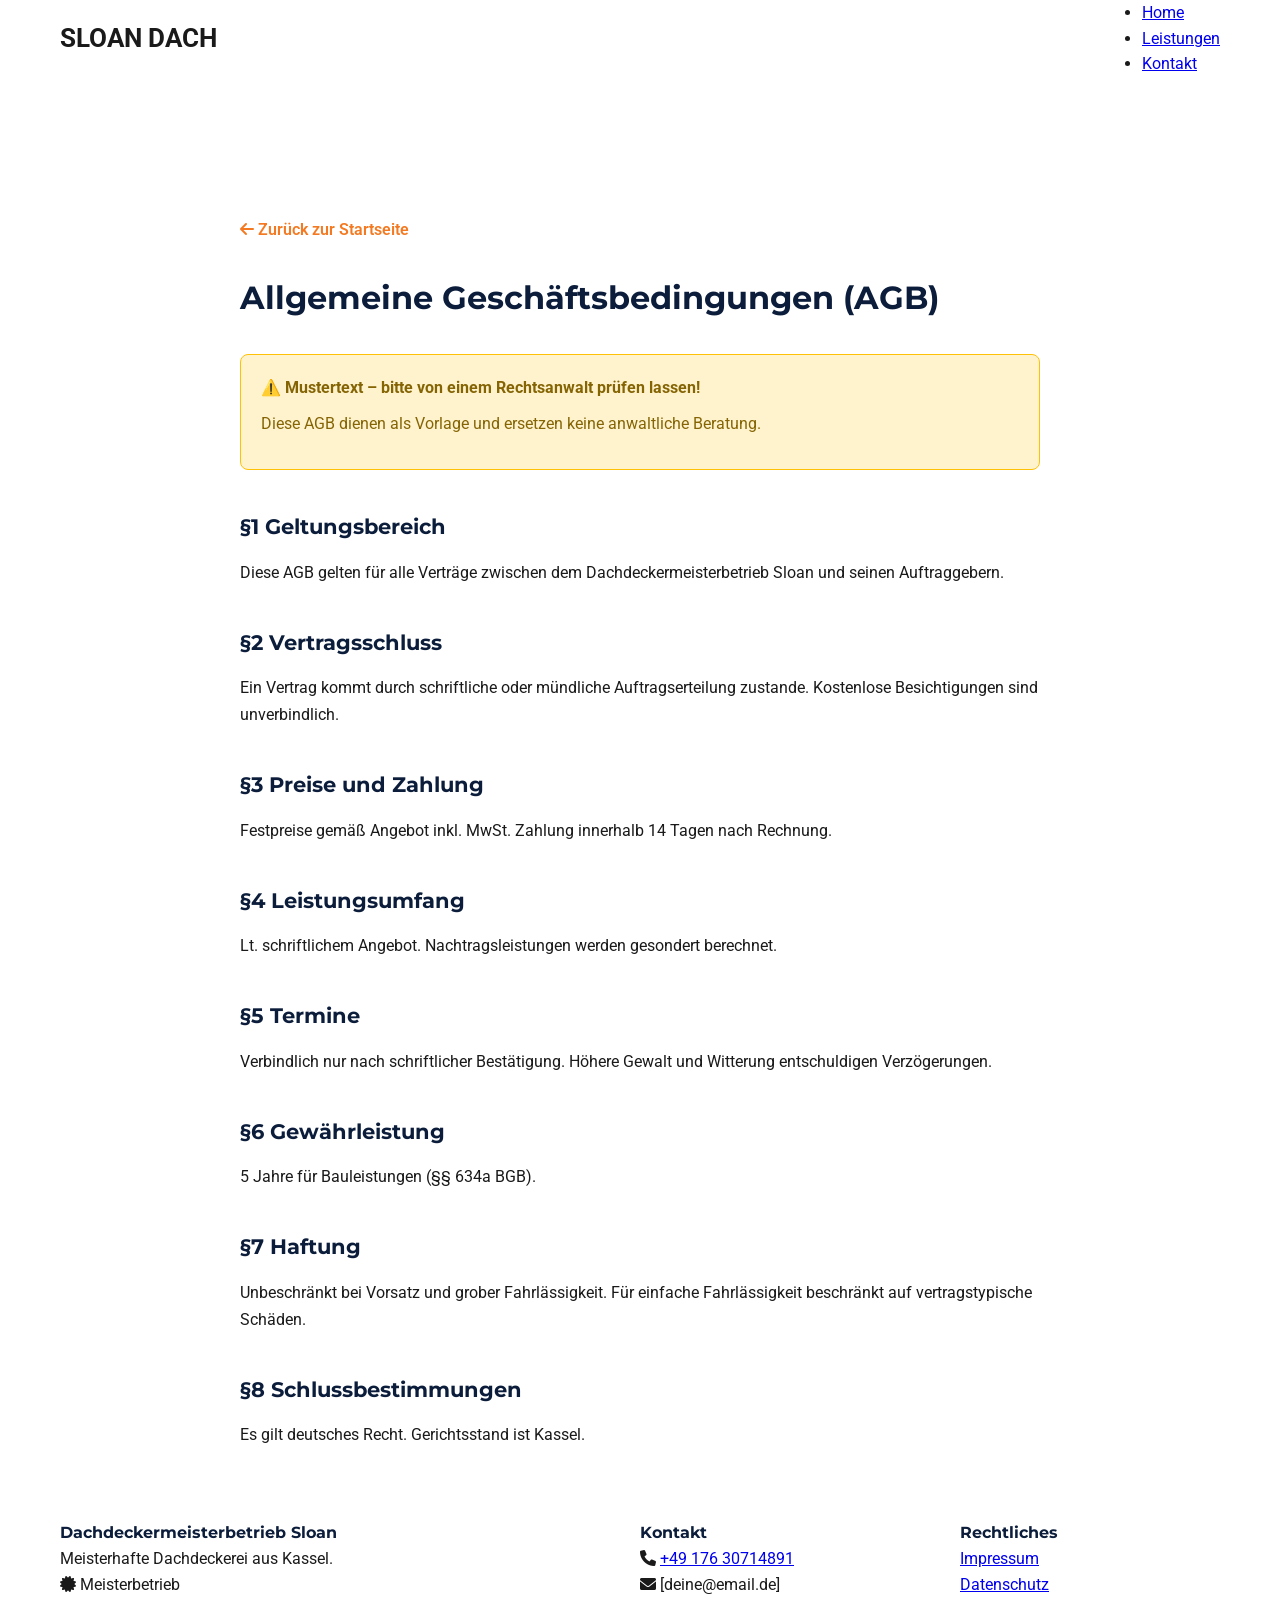
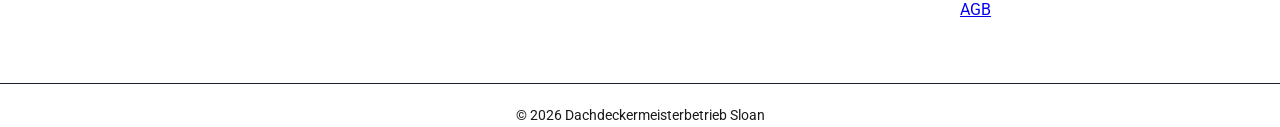
==== agb.html @ 7ba79cb0 "Galley ehrlich gemacht, Impressum/Datenschutz/AGB, Formspree, neue Nummer" ====
<!DOCTYPE html>
<html lang="de">
<head>
    <meta charset="UTF-8">
    <meta name="viewport" content="width=device-width, initial-scale=1.0">
    <title>AGB – Dachdeckermeisterbetrieb Sloan | Kassel</title>
    <meta name="description" content="Allgemeine Geschäftsbedingungen des Dachdeckermeisterbetriebs Sloan.">
    <link rel="stylesheet" href="styles.css">
    <link rel="stylesheet" href="https://cdnjs.cloudflare.com/ajax/libs/font-awesome/6.0.0/css/all.min.css">
    <link href="https://fonts.googleapis.com/css2?family=Montserrat:wght@400;600;700;800&family=Roboto:wght@300;400;500;700&display=swap" rel="stylesheet">
    <style>
        .legal-page { padding: 140px 0 60px; max-width: 800px; margin: 0 auto; }
        .legal-page h1 { color: var(--blue); margin-bottom: 30px; font-size: 2rem; }
        .legal-page h2 { color: var(--blue); margin: 40px 0 15px; font-size: 1.3rem; }
        .legal-page p, .legal-page li { margin-bottom: 12px; line-height: 1.7; color: var(--text); }
        .legal-page ul { margin: 10px 0 20px 20px; }
        .legal-page .back-link { display: inline-block; margin-bottom: 30px; color: var(--orange); font-weight: 600; text-decoration: none; }
        .legal-warning { background: #fff3cd; border: 1px solid #ffc107; border-radius: 8px; padding: 20px; margin: 20px 0; color: #856404; }
    </style>
</head>
<body>
    <header>
        <nav class="container">
            <div class="logo"><span class="logo-orange">SLOAN</span> <span class="logo-white">DACH</span></div>
            <ul class="nav-menu">
                <li><a href="index.html">Home</a></li>
                <li><a href="index.html#services">Leistungen</a></li>
                <li><a href="index.html#contact">Kontakt</a></li>
            </ul>
        </nav>
    </header>

    <main class="container legal-page">
        <a href="index.html" class="back-link"><i class="fas fa-arrow-left"></i> Zurück zur Startseite</a>
        <h1>Allgemeine Geschäftsbedingungen (AGB)</h1>

        <div class="legal-warning">
            <strong>⚠️ Mustertext – bitte von einem Rechtsanwalt prüfen lassen!</strong>
            <p style="margin-top:10px;">Diese AGB dienen als Vorlage und ersetzen keine anwaltliche Beratung.</p>
        </div>

        <h2>§1 Geltungsbereich</h2>
        <p>Diese AGB gelten für alle Verträge zwischen dem Dachdeckermeisterbetrieb Sloan und seinen Auftraggebern.</p>
        <h2>§2 Vertragsschluss</h2>
        <p>Ein Vertrag kommt durch schriftliche oder mündliche Auftragserteilung zustande. Kostenlose Besichtigungen sind unverbindlich.</p>
        <h2>§3 Preise und Zahlung</h2>
        <p>Festpreise gemäß Angebot inkl. MwSt. Zahlung innerhalb 14 Tagen nach Rechnung.</p>
        <h2>§4 Leistungsumfang</h2>
        <p>Lt. schriftlichem Angebot. Nachtragsleistungen werden gesondert berechnet.</p>
        <h2>§5 Termine</h2>
        <p>Verbindlich nur nach schriftlicher Bestätigung. Höhere Gewalt und Witterung entschuldigen Verzögerungen.</p>
        <h2>§6 Gewährleistung</h2>
        <p>5 Jahre für Bauleistungen (§§ 634a BGB).</p>
        <h2>§7 Haftung</h2>
        <p>Unbeschränkt bei Vorsatz und grober Fahrlässigkeit. Für einfache Fahrlässigkeit beschränkt auf vertragstypische Schäden.</p>
        <h2>§8 Schlussbestimmungen</h2>
        <p>Es gilt deutsches Recht. Gerichtsstand ist Kassel.</p>
    </main>

    <footer>
        <div class="container footer-grid">
            <div class="footer-col">
                <h4>Dachdeckermeisterbetrieb Sloan</h4>
                <p>Meisterhafte Dachdeckerei aus Kassel.</p>
                <div class="footer-badge"><i class="fas fa-certificate"></i> Meisterbetrieb</div>
            </div>
            <div class="footer-col">
                <h4>Kontakt</h4>
                <p><i class="fas fa-phone"></i> <a href="tel:+4917630714891">+49 176 30714891</a></p>
                <p><i class="fas fa-envelope"></i> [deine@email.de]</p>
            </div>
            <div class="footer-col">
                <h4>Rechtliches</h4>
                <p><a href="impressum.html">Impressum</a></p>
                <p><a href="datenschutz.html">Datenschutz</a></p>
                <p><a href="agb.html">AGB</a></p>
            </div>
        </div>
        <div class="footer-bottom"><p>&copy; 2026 Dachdeckermeisterbetrieb Sloan</p></div>
    </footer>
</body>
</html>
---- styles.css ----
:root {
    --blue: #0B1D3A;
    --orange: #F47920;
    --white: #FFFFFF;
    --light-grey: #F4F7F9;
    --grey: #e1e8ed;
    --text-dark: #1a1a1a;
    --text-light: #555555;
    --transition: all 0.3s ease;
    --shadow: 0 4px 15px rgba(0,0,0,0.1);
}

* {
    margin: 0;
    padding: 0;
    box-sizing: border-box;
}

html {
    scroll-behavior: smooth;
}

body {
    font-family: 'Roboto', sans-serif;
    color: var(--text-dark);
    line-height: 1.6;
    overflow-x: hidden;
}

h1, h2, h3, h4 {
    font-family: 'Montserrat', sans-serif;
    font-weight: 700;
    color: var(--blue);
}

.container {
    max-width: 1200px;
    margin: 0 auto;
    padding: 0 20px;
}

.section-title {
    text-align: center;
    font-size: 2.5rem;
    margin-bottom: 50px;
    position: relative;
    padding-bottom: 15px;
}

.section-title::after {
    content: '';
    position: absolute;
    bottom: 0;
    left: 50%;
    transform: translateX(-50%);
    width: 80px;
    height: 4px;
    background: var(--orange);
}

.orange { color: var(--orange); }
.white { color: var(--white); }

/* Buttons */
.btn {
    display: inline-block;
    padding: 14px 30px;
    border-radius: 4px;
    text-decoration: none;
    font-weight: 700;
    font-size: 1rem;
    transition: var(--transition);
    cursor: pointer;
    border: none;
    text-align: center;
}

.btn-orange {
    background: var(--orange);
    color: var(--white);
}

.btn-orange:hover {
    background: #e0681a;
    transform: translateY(-2px);
    box-shadow: 0 4px 10px rgba(244, 121, 32, 0.3);
}

.btn-outline {
    background: transparent;
    border: 2px solid var(--white);
    color: var(--white);
}

.btn-outline:hover {
    background: var(--white);
    color: var(--blue);
}

.btn-white {
    background: var(--white);
    color: var(--orange);
}

.btn-white:hover {
    background: var(--light-grey);
}

.full-width {
    width: 100%;
}

/* Header */
.sticky-nav {
    position: sticky;
    top: 0;
    background: var(--blue);
    height: 80px;
    display: flex;
    align-items: center;
    z-index: 1000;
    box-shadow: 0 2px 10px rgba(0,0,0,0.2);
}

nav {
    display: flex;
    justify-content: space-between;
    align-items: center;
    width: 100%;
}

.logo {
    font-size: 1.6rem;
    font-weight: 700;
}

.nav-links {
    display: flex;
    list-style: none;
    align-items: center;
}

.nav-links li {
    margin-left: 25px;
}

.nav-links a {
    color: var(--white);
    text-decoration: none;
    font-weight: 500;
    font-size: 0.95rem;
    transition: var(--transition);
}

.nav-links a:hover {
    color: var(--orange);
}

.nav-contact-desktop .phone-link {
    color: var(--white);
    text-decoration: none;
    font-weight: 700;
    font-size: 1.1rem;
}

.nav-contact-desktop .phone-link i {
    color: var(--orange);
    margin-right: 5px;
}

.btn-nav {
    background: var(--orange);
    padding: 10px 18px !important;
    border-radius: 4px;
}

.menu-toggle {
    display: none;
    color: var(--white);
    font-size: 1.5rem;
    cursor: pointer;
}

/* Hero Section */
.hero {
    min-height: 85vh;
    background-size: cover;
    background-position: center;
    display: flex;
    align-items: center;
    padding: 60px 0;
    color: var(--white);
}

.hero-layout {
    display: grid;
    grid-template-columns: 1.2fr 0.8fr;
    gap: 40px;
    align-items: center;
}

.hero-content h1 {
    font-size: 3.5rem;
    line-height: 1.2;
    margin-bottom: 20px;
    color: var(--white);
}

.hero-sub {
    font-size: 1.4rem;
    margin-bottom: 35px;
    opacity: 0.95;
}

.hero-btns {
    display: flex;
    gap: 15px;
}

.hero-form-container {
    background: var(--white);
    padding: 30px;
    border-radius: 8px;
    box-shadow: 0 10px 40px rgba(0,0,0,0.3);
}

.quote-form h3 {
    margin-bottom: 20px;
    font-size: 1.5rem;
    text-align: center;
    color: var(--blue);
}

.quote-form input, 
.quote-form select, 
.quote-form textarea {
    width: 100%;
    padding: 12px;
    margin-bottom: 15px;
    border: 1px solid #ddd;
    border-radius: 4px;
    font-family: inherit;
    font-size: 1rem;
    color: var(--text-dark);
}

.quote-form textarea {
    height: 80px;
    resize: none;
}

/* Trust Bar */
.trust-bar {
    background: var(--light-grey);
    padding: 30px 0;
    border-bottom: 1px solid var(--grey);
}

.trust-items {
    display: flex;
    justify-content: space-around;
    flex-wrap: wrap;
    gap: 20px;
}

.trust-item {
    font-weight: 500;
    display: flex;
    align-items: center;
    font-size: 0.9rem;
}

.trust-item i {
    color: #28a745;
    margin-right: 8px;
    font-size: 1.1rem;
}

.trust-item i.fa-star {
    color: #ffc107;
}

/* Services */
.services {
    padding: 100px 0;
}

.services-grid {
    display: grid;
    grid-template-columns: repeat(auto-fit, minmax(350px, 1fr));
    gap: 30px;
}

.service-card {
    padding: 40px;
    background: var(--white);
    border-radius: 8px;
    border: 1px solid var(--grey);
    transition: var(--transition);
    display: flex;
    flex-direction: column;
}

.service-card:hover {
    box-shadow: var(--shadow);
    transform: translateY(-5px);
    border-color: var(--orange);
}

.icon-box {
    width: 60px;
    height: 60px;
    background: rgba(11, 29, 58, 0.05);
    border-radius: 50%;
    display: flex;
    align-items: center;
    justify-content: center;
    margin-bottom: 25px;
}

.icon-box i {
    font-size: 1.8rem;
    color: var(--blue);
}

.service-card h3 {
    margin-bottom: 15px;
}

.service-card p {
    color: var(--text-light);
    margin-bottom: 20px;
    flex-grow: 1;
}

.more-link {
    color: var(--orange);
    text-decoration: none;
    font-weight: 700;
}

.emergency-card {
    background: #fff8f0;
    border: 2px solid var(--orange);
}

.emergency-card .icon-box i {
    color: var(--orange);
}

/* Emergency Banner */
.emergency-banner {
    background: var(--orange);
    padding: 60px 0;
    color: var(--white);
}

.banner-flex {
    display: flex;
    justify-content: space-between;
    align-items: center;
    gap: 30px;
}

.banner-text h2 {
    color: var(--white);
    font-size: 2.2rem;
    margin-bottom: 10px;
}

.banner-text p {
    font-size: 1.2rem;
    opacity: 0.9;
}

.btn-emergency-call {
    font-size: 1.3rem;
    padding: 20px 40px;
}

/* Gallery */
.gallery {
    padding: 100px 0;
    background: var(--light-grey);
}

.gallery-grid {
    display: grid;
    grid-template-columns: repeat(auto-fit, minmax(350px, 1fr));
    gap: 30px;
}

.gallery-card {
    background: var(--white);
    border-radius: 8px;
    overflow: hidden;
    box-shadow: var(--shadow);
}

.image-comparison {
    position: relative;
    height: 250px;
    display: flex;
}

.image-comparison img {
    width: 50%;
    height: 100%;
    object-fit: cover;
}

.img-before { border-right: 2px solid var(--white); }

.image-comparison::before {
    content: 'VORHER';
    position: absolute;
    top: 10px;
    left: 10px;
    background: rgba(0,0,0,0.6);
    color: white;
    padding: 2px 8px;
    font-size: 0.7rem;
    border-radius: 3px;
    z-index: 2;
}

.image-comparison::after {
    content: 'NACHHER';
    position: absolute;
    top: 10px;
    right: 10px;
    background: var(--orange);
    color: white;
    padding: 2px 8px;
    font-size: 0.7rem;
    border-radius: 3px;
    z-index: 2;
}

.gallery-info {
    padding: 20px;
}

.gallery-info h4 { margin-bottom: 10px; }
.gallery-info p { font-size: 0.9rem; color: var(--text-light); }

/* Reviews */
.reviews {
    padding: 100px 0;
}

.reviews-grid {
    display: grid;
    grid-template-columns: repeat(auto-fit, minmax(300px, 1fr));
    gap: 30px;
    margin-bottom: 40px;
}

.review-card {
    background: var(--light-grey);
    padding: 30px;
    border-radius: 8px;
    position: relative;
}

.stars {
    color: #ffc107;
    margin-bottom: 15px;
}

.review-card p {
    font-style: italic;
    margin-bottom: 20px;
}

.author {
    font-weight: 700;
    color: var(--blue);
}

.google-summary {
    text-align: center;
    padding: 20px;
    background: #fff;
    border-radius: 8px;
}

/* FAQ Accordion */
.faq {
    padding: 100px 0;
    background: var(--white);
}

.accordion {
    max-width: 800px;
    margin: 0 auto;
}

.accordion-item {
    border: 1px solid var(--grey);
    margin-bottom: 15px;
    border-radius: 4px;
    overflow: hidden;
}

.accordion-header {
    background: var(--light-grey);
    padding: 18px 25px;
    font-weight: 700;
    cursor: pointer;
    display: flex;
    justify-content: space-between;
    align-items: center;
    color: var(--blue);
}

.accordion-header i {
    transition: transform 0.3s;
}

.accordion-item.active .accordion-header i {
    transform: rotate(180deg);
}

.accordion-content {
    padding: 0 25px;
    max-height: 0;
    overflow: hidden;
    transition: var(--transition);
}

.accordion-item.active .accordion-content {
    max-height: 200px;
    padding: 20px 25px;
}

/* Final CTA */
.final-cta {
    padding: 100px 0;
    background: var(--blue);
    color: var(--white);
}

.cta-layout {
    display: grid;
    grid-template-columns: 1fr 1fr;
    gap: 60px;
    align-items: center;
}

.cta-text h2 {
    color: var(--white);
    font-size: 2.5rem;
    margin-bottom: 25px;
}

.contact-methods {
    margin-top: 35px;
}

.contact-methods p {
    margin-bottom: 15px;
    font-size: 1.1rem;
}

.contact-methods i {
    width: 30px;
    margin-right: 10px;
}

.cta-form-container {
    background: var(--white);
    padding: 40px;
    border-radius: 8px;
}

.cta-form-container input, .cta-form-container select {
    color: var(--text-dark);
}

/* Footer */
.footer {
    background: #050d1a;
    padding: 80px 0 20px;
    color: #cbd5e0;
}

.footer-grid {
    display: grid;
    grid-template-columns: 2fr 1fr 1fr;
    gap: 60px;
    margin-bottom: 60px;
}

.footer-brand .logo { margin-bottom: 20px; }
.footer-brand p { margin-bottom: 25px; }

.badge-meister {
    display: inline-flex;
    align-items: center;
    background: rgba(244, 121, 32, 0.1);
    color: var(--orange);
    padding: 8px 15px;
    border-radius: 20px;
    font-weight: 700;
    font-size: 0.85rem;
}

.footer h4 {
    color: var(--white);
    margin-bottom: 25px;
}

.footer ul {
    list-style: none;
}

.footer ul li {
    margin-bottom: 12px;
}

.footer ul a {
    color: #cbd5e0;
    text-decoration: none;
    transition: var(--transition);
}

.footer ul a:hover {
    color: var(--orange);
    padding-left: 5px;
}

.footer-bottom {
    border-top: 1px solid #1a202c;
    padding-top: 20px;
    text-align: center;
    font-size: 0.9rem;
}

/* Mobile Fixed Call Button */
.fixed-call-btn {
    position: fixed;
    bottom: 30px;
    left: 30px;
    width: 60px;
    height: 60px;
    background: #28a745;
    color: white;
    border-radius: 50%;
    display: none;
    align-items: center;
    justify-content: center;
    font-size: 1.5rem;
    box-shadow: 0 4px 15px rgba(0,0,0,0.3);
    z-index: 1000;
    text-decoration: none;
}

/* Chat Widget */
.chat-trigger {
    position: fixed;
    bottom: 30px;
    right: 30px;
    width: 60px;
    height: 60px;
    border-radius: 50%;
    background: var(--orange);
    color: var(--white);
    border: none;
    font-size: 1.6rem;
    cursor: pointer;
    box-shadow: 0 5px 20px rgba(0,0,0,0.3);
    z-index: 1001;
    display: flex;
    align-items: center;
    justify-content: center;
    transition: transform 0.3s cubic-bezier(0.175, 0.885, 0.32, 1.275);
}

.chat-trigger:hover { transform: scale(1.1); }

.chat-widget {
    position: fixed;
    bottom: 100px;
    right: 30px;
    width: 380px;
    height: 600px;
    max-height: 80vh;
    background: var(--white);
    border-radius: 12px;
    box-shadow: 0 15px 50px rgba(0,0,0,0.2);
    display: none;
    flex-direction: column;
    z-index: 1001;
    overflow: hidden;
}

.chat-header {
    background: var(--blue);
    color: var(--white);
    padding: 15px 20px;
    display: flex;
    justify-content: space-between;
    align-items: center;
}

.chat-title {
    display: flex;
    align-items: center;
    gap: 12px;
}

.bot-icon {
    width: 40px;
    height: 40px;
    background: var(--orange);
    border-radius: 50%;
    display: flex;
    align-items: center;
    justify-content: center;
    font-size: 1.2rem;
}

.title-text strong { display: block; font-size: 1rem; }
.status { font-size: 0.75rem; color: #4ade80; }

.header-actions { display: flex; gap: 15px; align-items: center; }

.btn-call-mini { color: var(--white); font-size: 1.1rem; }

#close-chat {
    background: none;
    border: none;
    color: var(--white);
    cursor: pointer;
    font-size: 1.2rem;
}

.chat-body {
    flex: 1;
    padding: 20px;
    overflow-y: auto;
    background: #f8fafc;
    display: flex;
    flex-direction: column;
    gap: 15px;
}

.message {
    padding: 12px 16px;
    border-radius: 18px;
    max-width: 85%;
    font-size: 0.95rem;
    position: relative;
    box-shadow: 0 1px 2px rgba(0,0,0,0.05);
}

.message.bot {
    background: var(--white);
    align-self: flex-start;
    border-bottom-left-radius: 4px;
    color: var(--text-dark);
}

.message.user {
    background: var(--blue);
    color: var(--white);
    align-self: flex-end;
    border-bottom-right-radius: 4px;
}

.quick-replies {
    display: flex;
    flex-wrap: wrap;
    gap: 8px;
    margin-top: 5px;
}

.reply-btn {
    background: var(--white);
    border: 1px solid var(--orange);
    color: var(--orange);
    padding: 8px 14px;
    border-radius: 20px;
    font-size: 0.85rem;
    cursor: pointer;
    transition: var(--transition);
    font-weight: 500;
}

.reply-btn:hover {
    background: var(--orange);
    color: var(--white);
}

.chat-input-area {
    padding: 15px 20px;
    background: var(--white);
    border-top: 1px solid #edf2f7;
    display: flex;
    gap: 12px;
}

.chat-input-area input {
    flex: 1;
    padding: 12px;
    border: 1px solid #e2e8f0;
    border-radius: 25px;
    outline: none;
    font-size: 0.95rem;
}

#send-chat {
    background: var(--blue);
    color: var(--white);
    border: none;
    width: 44px;
    height: 44px;
    border-radius: 50%;
    display: flex;
    align-items: center;
    justify-content: center;
    cursor: pointer;
    transition: var(--transition);
}

#send-chat:hover { background: var(--orange); }

/* Typing indicator */
.typing { font-style: italic; color: #888; font-size: 0.8rem; }

/* Responsive */
@media (max-width: 1024px) {
    .hero-layout, .cta-layout { grid-template-columns: 1fr; gap: 40px; }
    .hero-content { text-align: center; }
    .hero-btns { justify-content: center; }
}

@media (max-width: 768px) {
    .nav-links, .nav-contact-desktop { display: none; }
    .menu-toggle { display: block; }
    .hero h1 { font-size: 2.5rem; }
    .banner-flex { flex-direction: column; text-align: center; }
    .footer-grid { grid-template-columns: 1fr; gap: 40px; }
    .chat-widget { width: calc(100vw - 40px); right: 20px; bottom: 90px; }
    .fixed-call-btn { display: flex; }
}

/* Mobile Menu Active */
.nav-links.active {
    display: flex !important;
    flex-direction: column;
    position: absolute;
    top: 80px;
    left: 0;
    width: 100%;
    background: var(--blue);
    padding: 30px;
    box-shadow: 0 10px 20px rgba(0,0,0,0.2);
}

.nav-links.active li { margin: 15px 0; width: 100%; text-align: center; margin-left: 0; }

/* ===== INSTAGRAM ===== */
.instagram-section { padding: 80px 0; background: var(--light-grey); text-align: center; }
.instagram-section .section-subtitle { color: var(--text-light); margin-bottom: 40px; font-size: 1.1rem; }
.instagram-embed { max-width: 540px; margin: 0 auto 30px; }
.instagram-embed iframe { width: 100%; height: 480px; border-radius: 12px; box-shadow: 0 10px 30px rgba(0,0,0,0.1); }
.btn-instagram { background: linear-gradient(135deg, #405DE6, #5851DB, #833AB4, #C13584, #E1306C, #FD1D1D); color: white; padding: 16px 40px; font-size: 1.1rem; border-radius: 50px; display: inline-flex; align-items: center; gap: 12px; text-decoration: none; transition: all 0.3s ease; }
.btn-instagram:hover { transform: translateY(-3px); box-shadow: 0 8px 30px rgba(225,48,108,0.4); }
@media (max-width: 768px) { .instagram-embed iframe { height: 350px; } }
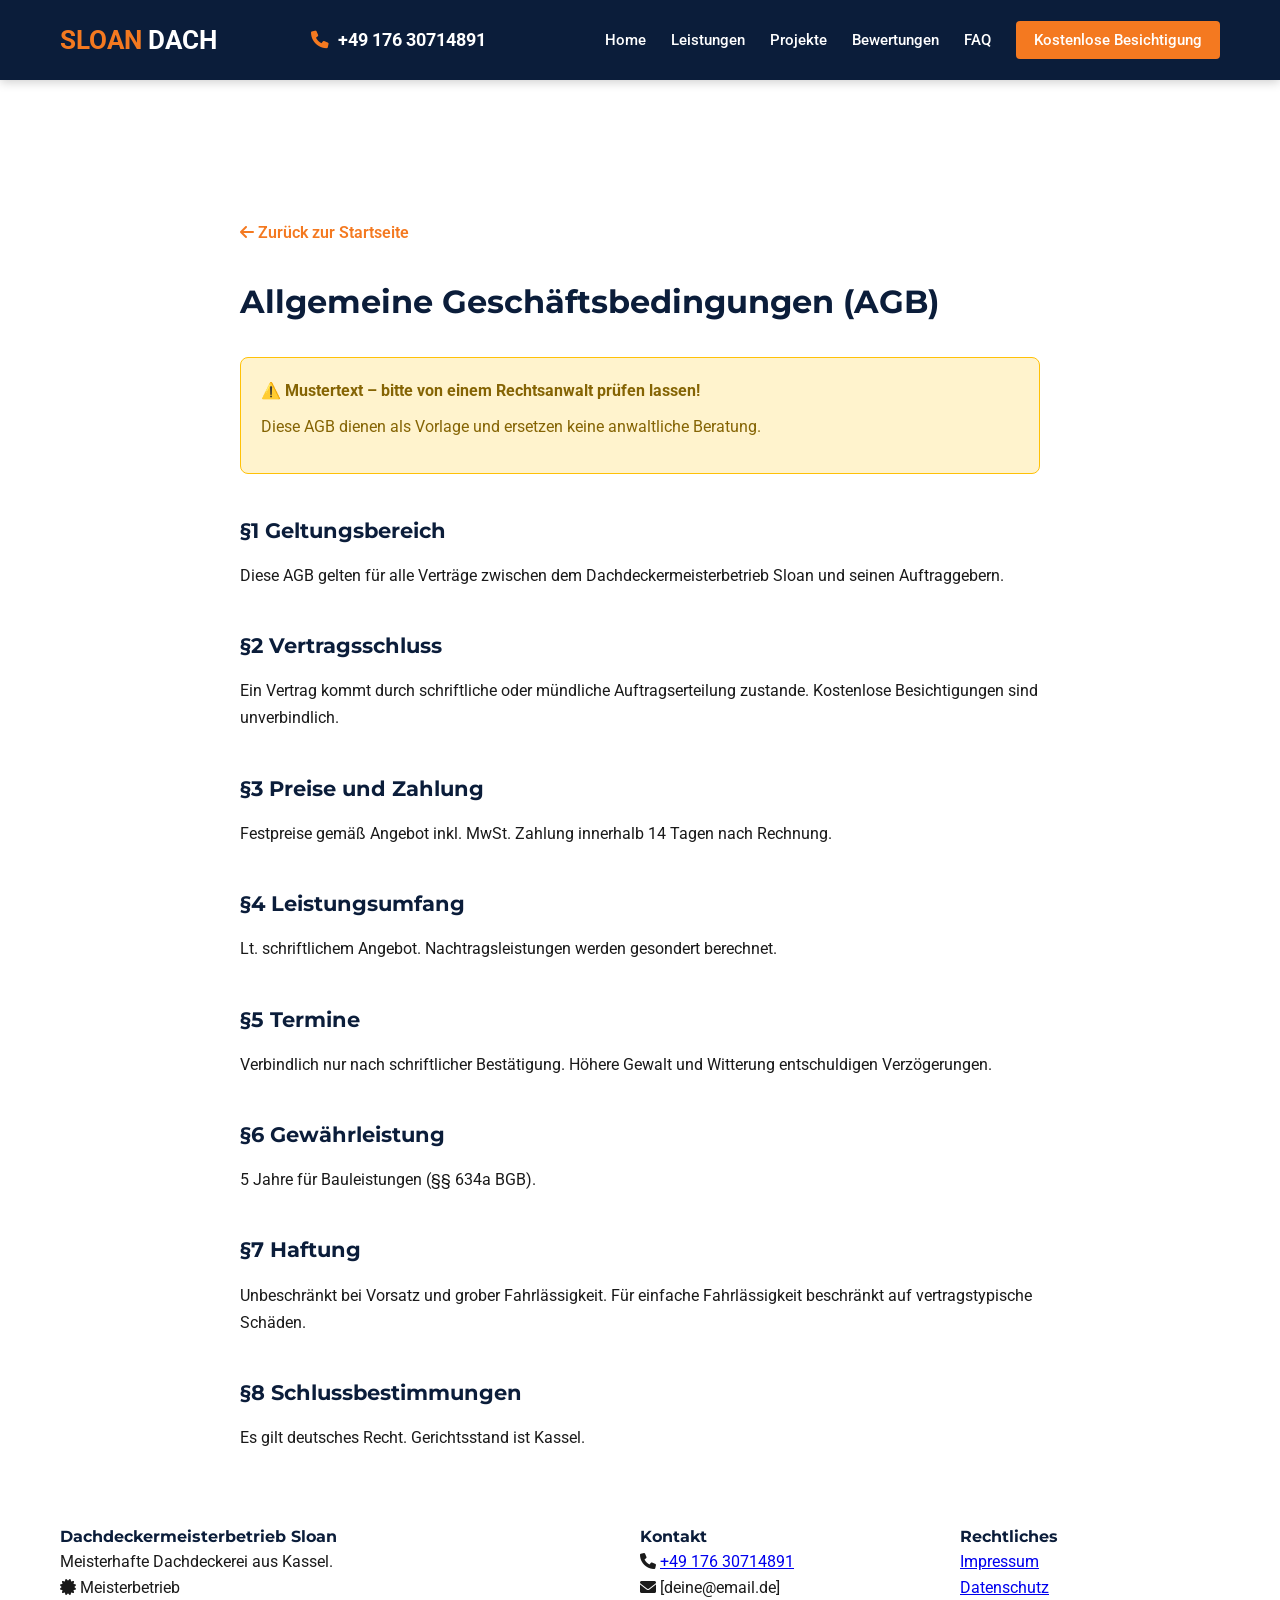
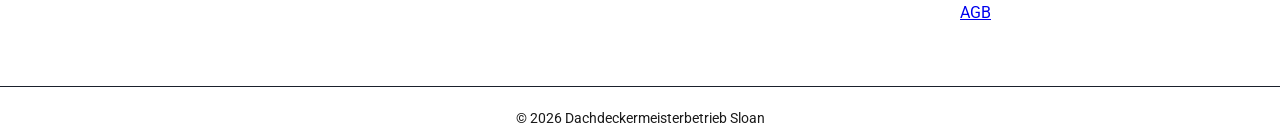
==== commit 9830641b: "Fix: Navigation auf Rechtsseiten ans Hauptdesign angeglichen + Galerie ehrlich" ====
--- a/agb.html
+++ b/agb.html
@@ -19,14 +19,23 @@
     </style>
 </head>
 <body>
-    <header>
+    <header class="sticky-nav">
         <nav class="container">
-            <div class="logo"><span class="logo-orange">SLOAN</span> <span class="logo-white">DACH</span></div>
-            <ul class="nav-menu">
+            <div class="logo">
+                <span class="orange">SLOAN</span> <span class="white">DACH</span>
+            </div>
+            <div class="nav-contact-desktop">
+                <a href="tel:+4917630714891" class="phone-link"><i class="fas fa-phone"></i> +49 176 30714891</a>
+            </div>
+            <ul class="nav-links">
                 <li><a href="index.html">Home</a></li>
                 <li><a href="index.html#services">Leistungen</a></li>
-                <li><a href="index.html#contact">Kontakt</a></li>
+                <li><a href="index.html#gallery">Projekte</a></li>
+                <li><a href="index.html#reviews">Bewertungen</a></li>
+                <li><a href="index.html#faq">FAQ</a></li>
+                <li><a href="index.html#contact" class="btn-nav">Kostenlose Besichtigung</a></li>
             </ul>
+            <div class="menu-toggle" aria-label="Menü öffnen"><i class="fas fa-bars"></i></div>
         </nav>
     </header>
 
